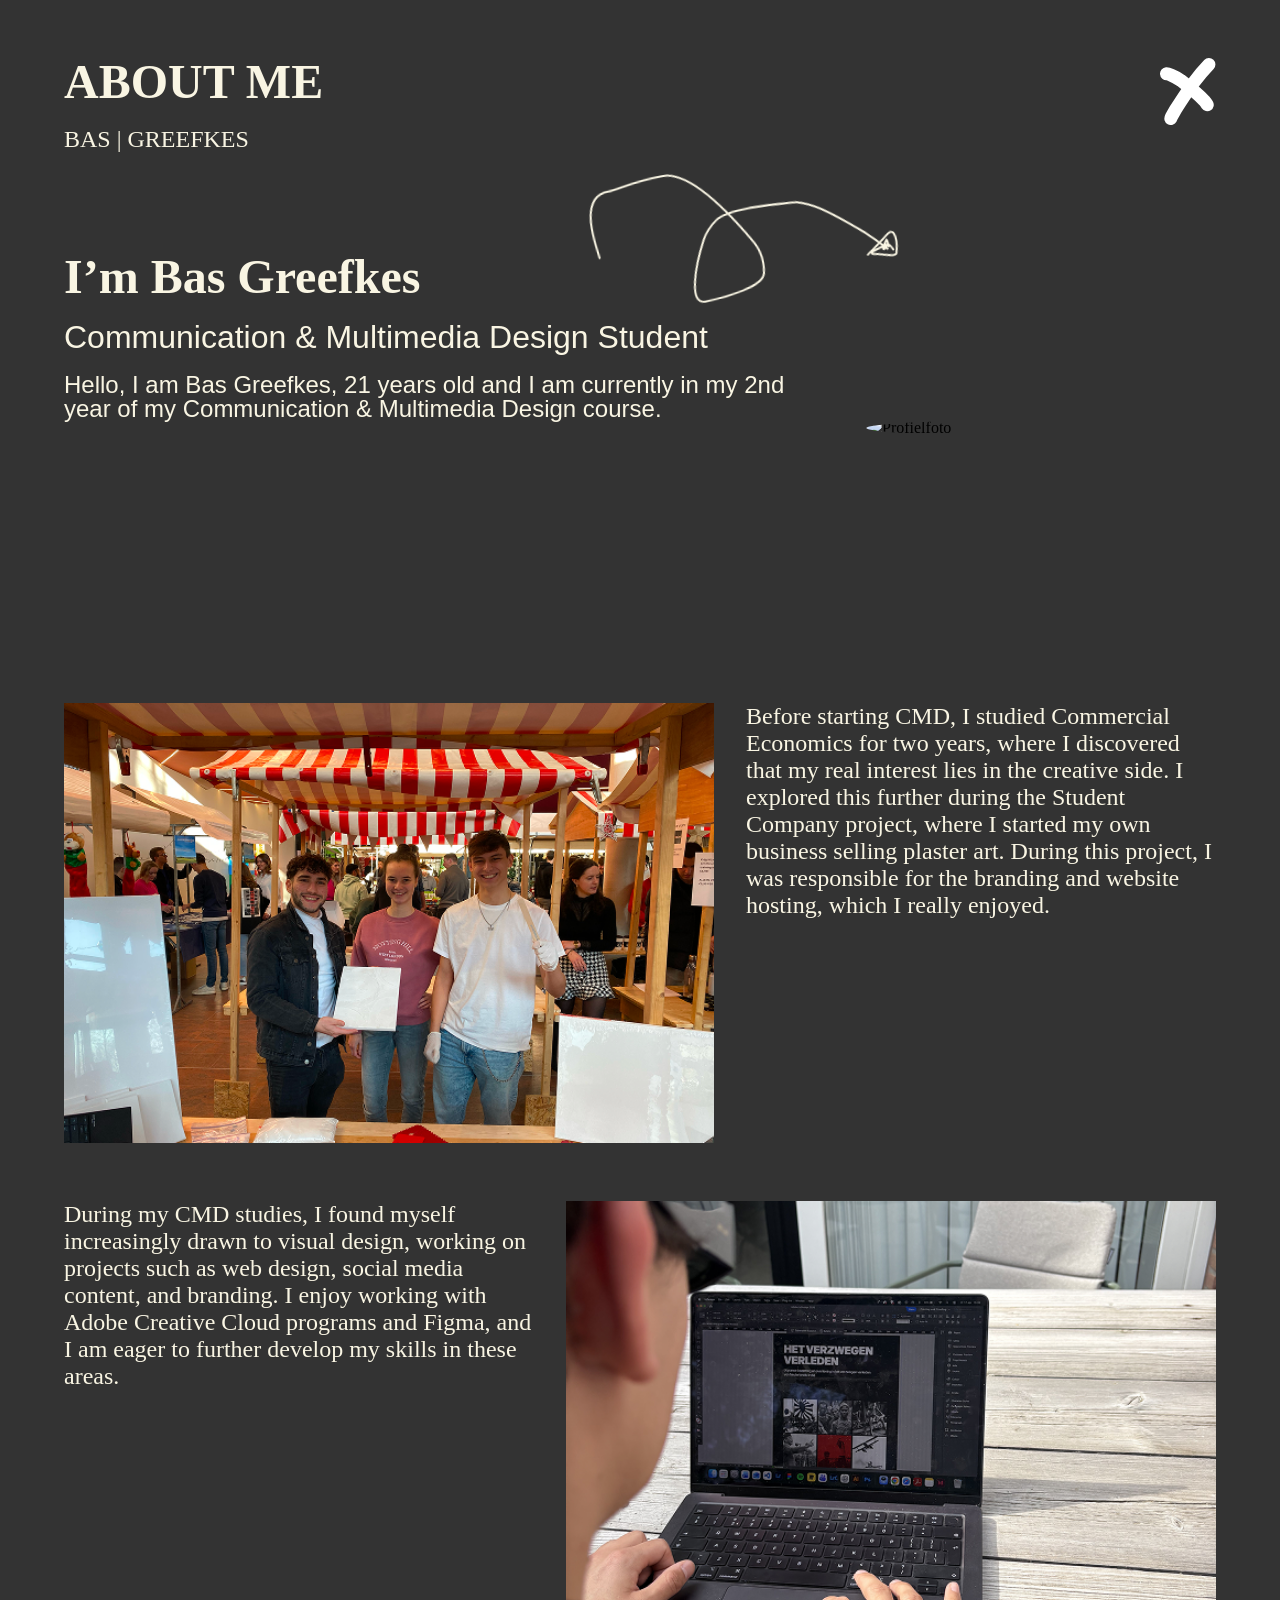
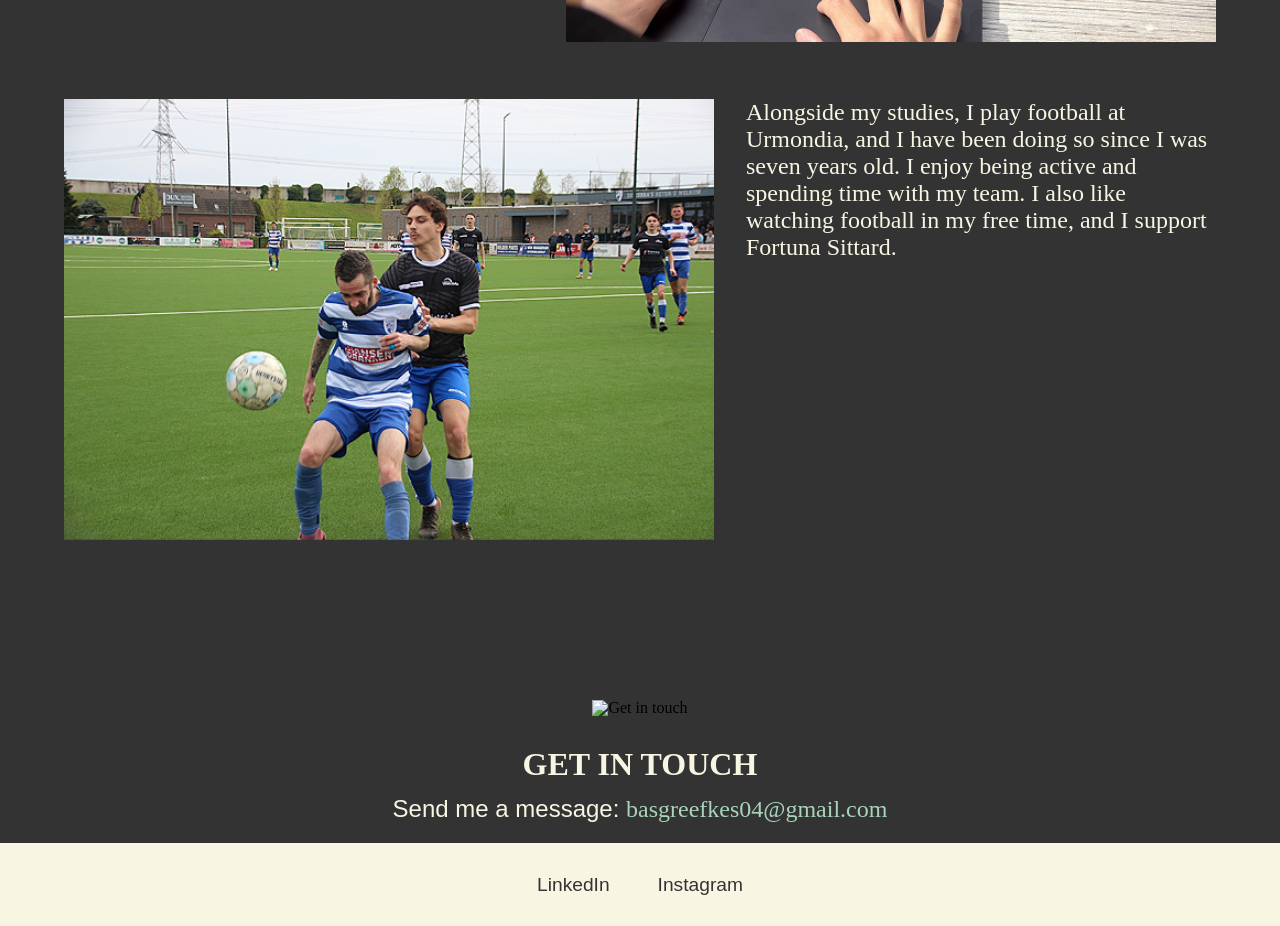
==== aboutme.html @ 5a777dd5 "Add files via upload" ====
<!DOCTYPE html>
<html lang="en">

<head>
    <meta charset="UTF-8">
    <meta name="viewport" content="width=device-width, initial-scale=1.0">
    <title>About Me</title>
    <link rel="stylesheet" href="css/style.css">
    <link rel="stylesheet" href="css/projects.css">

</head>

<body>
    <main>
        <div class="titel-kruisje">
            <h1>ABOUT ME</h1>
            <a href="index.html#projects">
                <img class="kruisje" src="img/kruisje3.svg" alt="sluit project">
            </a>
        </div>
        <h2>BAS | GREEFKES</h2>

        <div class="hero-container">
            <div class="hero-text">
              <h1>I’m Bas Greefkes</h1>
                <p class="short-des">Communication & Multimedia Design Student</p>
                <p class="intro-des">Hello, I am Bas Greefkes, 21 years old and I am currently in my 2nd year of my
                    Communication &
                    Multimedia Design course. </p>
            </div>
            <div class="hero-image-container">
                <img class="hero-image" src="img/fotobas.svg" alt="Profielfoto">
                <img class="pijltje" src="img/pijltje.svg" alt="Pijltje">
            </div>

        </div>

        <div class="tekst-image">
            <img class="img-res" src="img/ce.png" alt="Research image">
            <div class="desk-text">
                <p class="research-desc">
                    Before starting CMD, I studied Commercial Economics for two years, where I discovered that my real
                    interest lies in the creative side. I explored this further during the Student Company project,
                    where I started my own business selling plaster art. During this project, I was responsible for the
                    branding and website hosting, which I really enjoyed.

                </p>
            </div>
        </div>


        <div class="tekst-image">
            <div class="desk-text">
                <p class="research-desc">
                    During my CMD studies, I found myself increasingly drawn to visual design, working on projects such
                    as web design, social media content, and branding. I enjoy working with Adobe Creative Cloud
                    programs and Figma, and I am eager to further develop my skills in these areas.

                </p>
            </div>
            <img class="img-res" src="img/cmd.png" alt="Research image">

        </div>



        <div class="tekst-image">
            <img class="img-res" src="img/urmondia.png" alt="Research image">
            <div class="desk-text">
                <p class="research-desc">
                    Alongside my studies, I play football at Urmondia, and I have been doing so since I was seven years
                    old. I enjoy being active and spending time with my team. I also like watching football in my free
                    time, and I support Fortuna Sittard.
                </p>
            </div>
        </div>
    </main>
         <footer>
            <div class="getintouch">
                <img class="img-footer" src="img/fotobas.svg" alt="Get in touch">
                <div class="contact-info">
                    <h6>GET IN TOUCH</h6>
                    <p class="text-touch">
                        Send me a message:
                        <a href="mailto:basgreefkes04@gmail.com" class="email-link">basgreefkes04@gmail.com</a>
                    </p>

                </div>



            </div>


            <div class="socials-footer">
                <a href="https://www.linkedin.com/in/basgreefkes/" target="_blank">LinkedIn</a>
                <a href="https://www.instagram.com/basgreefkes/" target="_blank">Instagram</a>
            </div>
        </footer>



   
</body>


</html>
---- css/style.css ----
/* Reusable fade-in-up animation for text */
.fade-in-up {
    opacity: 0;
    transform: translateY(40px);
    animation: hero-fade-in-up 1.8s cubic-bezier(0.23, 1, 0.32, 1) 0.2s forwards;
}

/* Reusable fade-in-up animation for images */
.fade-in-img {
    opacity: 0;
    transform: translateY(40px) scale(0.97);
    animation: hero-fade-in-up-img 2s cubic-bezier(0.23, 1, 0.32, 1) 0.4s forwards;
}

@keyframes hero-fade-in-up-img {
    0% {
        opacity: 0;
        transform: translateY(40px) scale(0.97);
    }
    100% {
        opacity: 1;
        transform: translateY(0) scale(1);
    }
}
/* Animation for kruisje3 (close icon) */
.kruisje {
    transition: transform 0.3s cubic-bezier(0.23, 1, 0.32, 1);
    cursor: pointer;
}
.kruisje:hover {
    transform: rotate(20deg) scale(1.1);
}
/* Eric Meyer compressed reset css */
a,
abbr,
acronym,
address,
applet,
article,
aside,
audio,
b,
big,
blockquote,
body,
canvas,
caption,
center,
cite,
code,
dd,
del,
details,
dfn,
div,
dl,
dt,
em,
embed,
fieldset,
figcaption,
figure,
footer,
form,
h1,
h2,
h3,
h4,
h5,
h6,
header,
hgroup,
html,
i,
iframe,
img,
ins,
kbd,
label,
legend,
li,
mark,
menu,
nav,
object,
ol,
output,
p,
pre,
q,
ruby,
s,
samp,
section,
small,
span,
strike,
strong,
sub,
summary,
sup,
table,
tbody,
td,
tfoot,
th,
thead,
time,
tr,
tt,
u,
ul,
var,
video {
    margin: 0;
    padding: 0;
    border: 0;
    font-size: 100%;
    font: inherit;
    vertical-align: baseline
}

article,
aside,
details,
figcaption,
figure,
footer,
header,
hgroup,
menu,
nav,
section {
    display: block
}

body {
    line-height: 1
}

ol,
ul {
    list-style: none
}

blockquote,
q {
    quotes: none
}

blockquote:after,
blockquote:before,
q:after,
q:before {
    content: '';
    content: none
}

table {
    border-collapse: collapse;
    border-spacing: 0
}

*,
::before,
::after {
    box-sizing: border-box;
}

body {
    background-color: #3C6E47;

}

img {
    max-width: 100%;
    display: block;
}

header {
    margin-inline: 5%;
}

nav {
    display: flex;
    justify-content: space-between;
    align-items: center;
    margin-top: 2%;
    margin-bottom: 5%;


}

main {
    margin-inline: 5%;
}

html {
    scroll-behavior: smooth;
}



.main-nav a {
    padding: 10px;
    font-size: 1.2rem;
    font-weight: 500;

    text-decoration: none;
}

.menu-item {
    display: none;
    color: black;

}

.menu {
    color: #333333;

}


.myportfolio a {
    font-family: 'General Sans', sans-serif;
    font-weight: 700;
    font-size: 1.2rem;
    color: #F9F5E3;
    text-align: center;
    min-width: 220px;
    text-decoration: none;
}

.myportfolio a:hover {
    color: #333333;
    transition: all 0.3s ease-in-out;
}

.nav-links {
    background: #F9F5E3;

    border-radius: 50px;
    padding: 10px 32px;
    text-align: center;
    max-width: 650px;
    width: 100%;

    display: flex;
    justify-content: space-between;
    align-items: center;
}

.menu {
    height: 30px;
    color: #333333;
}

.nav-links a {
    font-family: 'General Sans', sans-serif;
    font-weight: 700;
    font-size: 1.5rem;
    color: #333333;

    text-decoration: none;
    padding: 10px 20px;
}

.nav-links a:hover {
    color: #3C6E47;

    transition: all 0.3s ease-in-out;

}

.socials {
    display: flex;
    flex-direction: column;



}

.socials a {

    font-family: 'General Sans', sans-serif;
    font-weight: 700;
    font-size: 1.5rem;


    padding: 5px;
    font-size: 1.2rem;
    font-weight: 500;
    text-decoration: none;
    color: #F9F5E3;
}

.socials a:hover {
    color: #333333;
    transition: all 0.3s ease-in-out;
}


.sidebar {
    position: fixed;
    top: 0;
    left: 0;
    width: 100%;
    height: 100%;
    background-color: #F9F5E3;
    padding: 20px;
    display: flex;
    flex-direction: column;
    align-items: center;
    z-index: 999;

    display: none;
}




.hero-container {
    display: flex;


    margin-top: 100px;
    justify-content: space-between;

    margin-bottom: 100px;
    ;



}

.hero-text {
    max-width: 750px;
    opacity: 0;
    transform: translateY(40px);
    animation: hero-fade-in-up 2s cubic-bezier(0.23, 1, 0.32, 1) 0.2s forwards;
}

@keyframes hero-fade-in-up {
    0% {
        opacity: 0;
        transform: translateY(40px);
    }
    100% {
        opacity: 1;
        transform: translateY(0);
    }
}

h1 {
    font-family: 'General Sans', sans-serif;
    font-weight: 400;
    font-size: clamp(2rem, 7vw, 4rem);
    color: #F9F5E3;
    margin-bottom: 20px;
    animation: anime 4s ease-in-out;
}

.highlight {
    font-family: 'General Sans', sans-serif;
    font-weight: 700;
    font-size: clamp(2rem, 7vw, 4rem);


}

.short-des {
    font-family: 'General Sans', sans-serif;
    font-weight: 500;
    font-size: clamp(1.2rem, 5vw, 2rem);
    color: #F9F5E3;
    margin-bottom: 20px;
}

.intro-des {
    font-family: 'General Sans', sans-serif;
    font-weight: 400;
    font-size: clamp(1rem, 4vw, 1.5rem);
    color: #F9F5E3;
    margin-bottom: 20px;
}

.hero-image-container {
    position: relative;
    display: flex;
    justify-content: center;
    align-items: center;
    width: 350px;
    /* of een percentage, bv. 30vw */
    height: 350px;
    /* zelfde als breedte voor een vierkant */


}

.hero-image {
    width: 100%;
    height: auto;
    border-radius: 50%;
    display: block;

}

.pijltje {
    position: absolute;
    left: -78%;
    top: -26%;
    max-width: 300px;
    width: 100%;
    transform: rotate(-10deg);
    pointer-events: none;
}

@media (max-width: 1200px) {

    .menu-item {
        display: block;
        height: 20px;
        color: #333333;


    }

    .nav-links {
        display: none;


    }

    .sidebar {
        width: 40%;
        /*40% van schermbreedte*/
    }

    .sidebar .nav-links {
        display: flex;
        flex-direction: column;
        align-items: center;
        background: none;
    }

    .sidebar .socials a {
        /*toont de socials in de sidebar*/
        display: flex;
        flex-direction: column;
        align-items: center;

        color: #333333;
    }

    .sidebar .socials a:hover {
        color: #3C6E47;
        transition: all 0.3s ease-in-out;
    }

    .myportfolio a {
        font-size: 1.5rem;
        background-color: #F9F5E3;
        color: #333333;
        border-radius: 50px;
        padding: 0.5rem 1rem;


    }



    .pijltje {
        position: absolute;
        left: -3%;
        top: 10%;
        max-width: 300px;
        width: 100%;
        transform: scaleY(-1) rotate(-39deg);
        pointer-events: none;
    }

    .hero-container {
        flex-direction: column;
        align-items: center;
    }

    .hero-text {
        text-align: center;
    }

    .hero-image-container {
        width: 100%;
        height: auto;
        margin-bottom: 50px;
    }

    .hero-image {
        width: 100%;
        max-width: 250px;
        height: auto;

    }
}

@media (max-width: 800px) {

    .pijltje {
        position: absolute;
        left: -10%;
        top: 10%;
        max-width: 300px;
        width: 100%;
        transform: scaleY(-1) rotate(-39deg);
        pointer-events: none;

        max-width: 150px;
        width: 100%;
    }

    .sidebar .socials {
        display: none;
    }



}

.menu {
  color: #333333;
  transition: color 0.2s;
}
.menu-item:hover .menu {
  color: #3C6E47;
}

/* Animation for kruisje (close icon) in sidebar */
.sidebar .menu-item img.menu {
    transition: transform 0.3s cubic-bezier(0.23, 1, 0.32, 1);
    cursor: pointer;
}
.sidebar .menu-item:hover img.menu {
    transform: rotate(20deg) scale(1.1);
}




@media (max-width: 500px) {

    .myportfolio {
        margin: 0 auto;
        margin-top: 20px;

    }

    .hero-text h1 {
        font-size: 2rem;
    }

    .hero-text .highlight {
        font-size: 2rem;
    }

    .hero-text .short-des {
        font-size: 1.5rem;
    }

    .hero-text .intro-des {
        font-size: 1.2rem;
    }

    .hero-image-container {
        width: 100%;
        height: auto;
        margin-bottom: 30px;
    }

    .hero-image {
        width: 100%;
        max-width: 200px;
        height: auto;
    }

    .socials {
        display: none;

    }


}



h2 {
    font-family: 'General Sans', sans-serif;
    font-weight: 500;
    font-style: italic;
    font-size: 2rem;
    color: #333333;
    margin-bottom: 2%;

}

.passion-container {
    display: flex;
    flex-wrap: wrap;
    gap: 2rem;
    background-color: #333333;
    padding: 2rem 0;
    width: 100%;
    position: relative;
    left: 50%;
    right: 50%;
    transform: translateX(-50%);
    justify-content: center;
    overflow: hidden;
    /* Zorgt voor symmetrie */
}



.passion-item {
    flex: 1 1 200px;
    /* Elk item neemt evenveel ruimte, minimaal 200px breed */
    max-width: 250px;
    /* Optioneel: maximale breedte */
    display: flex;
    align-items: center;
    justify-content: center;
    gap: 0.5rem;

}

.passion-item p {
    font-family: 'General Sans', sans-serif;
    font-weight: 500;
    font-size: clamp(1rem, 3vw, 1.2rem);
    color: #F9F5E3;
    margin-bottom: 0;
}




.container-work {
    background-color: #A8D5BA;
    padding-top: 10%;
    padding-inline: 5%;
    padding-bottom: 10%;

}




.text-arrow {
    display: flex;
    align-items: center;
    margin-bottom: 20px;
}

.arrow {
    width: 250px;
    height: auto;
    margin-left: 10px;
}

.work-des {
    font-family: 'General Sans', sans-serif;
    font-weight: 400;
    font-size: clamp(1.1rem, 4vw, 1.5rem);
    line-height: 1.6;
    color: #333333;
    max-width: 900px;
    margin-bottom: 20px;

}


.link {
    font-family: 'General Sans', sans-serif;
    font-weight: 500;
    font-size: 1.2rem;
    color: #F9F5E3;
    text-decoration: none;
    display: inline-block;
    margin-top: 10px;
    margin: 0 auto;

    a {
        color: #F9F5E3;
        text-decoration: none;
    }

}





h3 {
    color: #333333;
    font-family: "General Sans";
    font-size: 3rem;
    font-style: normal;
    font-weight: 700;

    padding-top: 4rem  ;

}

.project-desc {
    font-family: 'General Sans', sans-serif;
    font-weight: 400;
    font-size: clamp(1.2rem, 4vw, 2rem);
    color: #333333;
    margin-top: 1rem;
    margin-bottom: 2rem;
    max-width: 800px;
    line-height: 140%;
}

h4 {
    color: #333333;
    font-family: "General Sans";
    font-style: normal;
    font-size: clamp(1.1rem, 4vw, 1.5rem);
    font-weight: 600;
    margin-top: 0.5rem;
}

.project-item img {
    width: 100%;
    max-width: 590px;
    object-fit: cover;
    display: block;

}

.project-info {
    font-family: 'General Sans', sans-serif;
    font-weight: 500;
    font-size: clamp(1rem, 3vw, 1.2rem);
    color: #333333;
    margin-top: 0.5rem;
    margin-bottom: 1rem;
}


.projects-container {
    display: grid;
    grid-template-columns: 1fr 1fr;
    justify-content: space-evenly;
    gap: 2rem;
}

.my-projects {
margin-inline: 5%;
}

.project-item {
    margin: 0 auto;
}

@media (max-width: 800px) {
    .projects-container {
        grid-template-columns: 1fr;
        justify-content: center;
    }

    .project-item {
        margin: 0 auto;
    }
}

a {
    color: inherit;
    text-decoration: none;
}

a:hover {
    transform: scale(1.03);
    transition: all 0.3s ease-in-out;

}

.breakline {
    width: 100%;
    height: 4rem;
    background-color: #333333;
    margin-bottom: 4rem;
}

.experiments {
    display: flex;
    justify-content: space-between;
    margin-bottom: 3rem;

}

@media (max-width: 1000px) {
    .pijltje-exp {
        display: none;


    }
}


.text-exp {
    max-width: 800px;
}

h5 {
    color: #F9F5E3;
    font-family: "General Sans";
    font-size: 3rem;
    font-style: normal;
    font-weight: 700;
}

.experiment-desc {
    font-family: 'General Sans', sans-serif;
    font-weight: 400;
    font-size: clamp(1.2rem, 5vw, 2rem);
    color: #F9F5E3;
    margin-top: 1rem;
    margin-bottom: 2rem;
    line-height: 140%;
}

.getintouch {
    display: flex;
    flex-direction: column;
    align-items: center;
    justify-content: center;
    gap: 2rem;
    margin-top: 10rem;
}

.projects-bg {
    background-color: #A8D5BA;
    padding-bottom: 2rem;



}

h6 {
    color: #F9F5E3;
    font-family: "General Sans";
    font-size: 2rem;
    font-style: normal;
    font-weight: 700;
    text-align: center;
    margin-bottom: 1rem;
}

.text-touch {
    font-family: 'General Sans', sans-serif;
    font-weight: 400;
    font-size: 1.5rem;
    color: #F9F5E3;
    margin-bottom: 20px;
    text-align: center;
}

.socials-footer {
    display: flex;
    gap: 3rem;
    background-color: #F9F5E3;
    padding: 2rem 3rem;
    justify-content: center;
    font-family: 'General Sans', sans-serif;
    font-weight: 500;
    font-size: clamp(1rem, 3vw, 1.2rem);
    color: #333333;
}

.socials-footer a {
    color: #333333;
    text-decoration: none;
}

.socials-footer a:hover {
    color: #3C6E47;
    transition: all 0.3s ease-in-out;
}

.email-link {
    color: #333333;
    text-decoration: none;
}

.email-link:hover {
    color: #F9F5E3;
    transition: all 0.3s ease-in-out;
}

.white-text {
    color: #F9F5E3;
}

.project-info-white {
    font-family: 'General Sans', sans-serif;
    font-weight: 500;
    font-size: 1.2rem;
    color: #F9F5E3;
    margin-top: 0,5rem;
    margin-bottom: 1rem;
}


@media (max-width: 550px) {
  h3 {
    font-size: 1.5rem;
  }
  h4 {
    font-size: 1.1rem;
  }
  h5 {
    font-size: 1.3rem;
  }
  .project-desc,
  .experiment-desc {
    font-size: 1rem;
  }
  .project-info, .project-info-white {
    font-size: 0.95rem;
  }
}
---- css/projects.css ----
.image-section {
    width: 100%;

}

.project-image-big {
    width: 100%;
    height: auto;
    display: block;
    margin-bottom: 1rem;
}

.project-image-small {
    display: flex;
    gap: 1rem;
    width: 100%;
    margin-bottom: 1%;
}

.project-image-small img,
.project-image {
    width: 50%;
    max-width: 100%;
    height: auto;
    display: block;
}

@media (max-width: 800px) {
    .project-image-small {
        flex-direction: column;
        gap: 1rem;
        align-items: center;
    }

    .project-image-small img,
    .project-image {
        width: 100%;
    }

    .image-section {
        max-width: 100%;
        padding: 0 1rem;
    }
}

body {
    background-color: #333333;
}

h1 {
    color: #F9F5E3;
    font-family: "General Sans";
    font-size: clamp(2rem, 5vw, 3rem);
    font-style: normal;
    font-weight: 700;
}

.titel-kruisje {
    display: flex;
    justify-content: space-between;
    align-items: center;
    margin-top: 5%;
}

h2 {
    color: #F9F5E3;
    font-family: "General Sans";
    font-size: clamp(1.1rem, 3vw, 1.5rem);
    font-style: normal;
    font-weight: 300;
    line-height: normal;
}

.project-desc {
    color: #F9F5E3;
    font-family: "General Sans";
    font-size: clamp(1.2rem, 4vw, 2rem);
    font-style: normal;
    font-weight: 300;
    line-height: normal;
    max-width: 1100px;
}

h3 {
    color: #F9F5E3;
    font-family: "General Sans";
    font-size: clamp(1.1rem, 3vw, 1.5rem);
    font-style: normal;
    font-weight: 300;
    line-height: normal;
    text-align: center;
    margin-bottom: 2%;
}

.breakline {
    background: #A8D5BA;
}

h4 {
    color: #F9F5E3;
    font-family: "General Sans";
    font-size: clamp(1.5rem, 6vw, 3rem);
    font-style: normal;
    font-weight: 700;
    margin-bottom: 5%;
}

h5 {
    color: #A8D5BA;
    font-family: "General Sans";
    font-size: clamp(1.2rem, 5vw, 2.25rem);
    font-weight: 600;
    line-height: normal;
}


.tekst-image {
    display: flex;
    width: 100%;
    justify-content: space-between;
    gap: 2rem;
    margin-top: 5%;
    margin-bottom: 5%;
}

.research-desc {
    color: #F9F5E3;
    font-family: "General Sans";
    font-size: clamp(1rem, 3vw, 1.5rem);
    font-style: normal;
    font-weight: 500;
    line-height: normal;
    max-width: 650px;
}

.img-research {
    width: 100%;
    height: auto;
}

.desk-text {
    display: flex;
    flex-direction: column;

}

.img-res {
    width: 100%;
    max-width: 650px;
    /* or your preferred max width */
    height: auto;
    max-height: 100%;
}

.tekst-image2 {
    display: flex;
    width: 100%;
    justify-content: space-between;
    gap: 2rem;
    margin-top: 2%;
    margin-bottom: 2%;
}

.email-link{
    color: #A8D5BA;
    font-family: "General Sans";
    font-size: clamp(1rem, 3vw, 1.5rem);
    font-style: normal;
    font-weight: 500;
    line-height: normal;
}
.back-projects {
    color: #A8D5BA;
    font-family: "General Sans";
    font-size: clamp(1rem, 3vw, 1.5rem);
    font-style: normal;
    font-weight: 500;
    line-height: normal;
    margin-top: 5%;
    text-align: center;
}

@media (max-width: 1000px) {
    .tekst-image {
        flex-direction: column;
        align-items: center;

    }

    .tekst-image2 {
        flex-direction: column-reverse;
        align-items: center;


    }


}

.vid-kk {
    width: 100%;
    max-width: 600px;
    max-height: 800px;
    display: block;
    margin: 1rem auto;
}

.vid-sc{
    width: 100%;
    max-width: 800px;
    max-height: 800px;
    display: block;
    margin: 1rem auto;
}

.branding-img-container{
        display: flex;
        flex-wrap: wrap;
        gap: 1rem;
        width: 100%;
        justify-content: center;
        align-items: flex-start;
        margin-top: 2%;
}

.branding-img-container img {
        width: 100%;
        height: auto;
        object-fit: cover;
}

@media (max-width: 600px) {
    .branding-img-container {
        flex-direction: column;
        align-items: center;
    }
    .branding-img-container img {
        max-width: 90vw;
    }
}
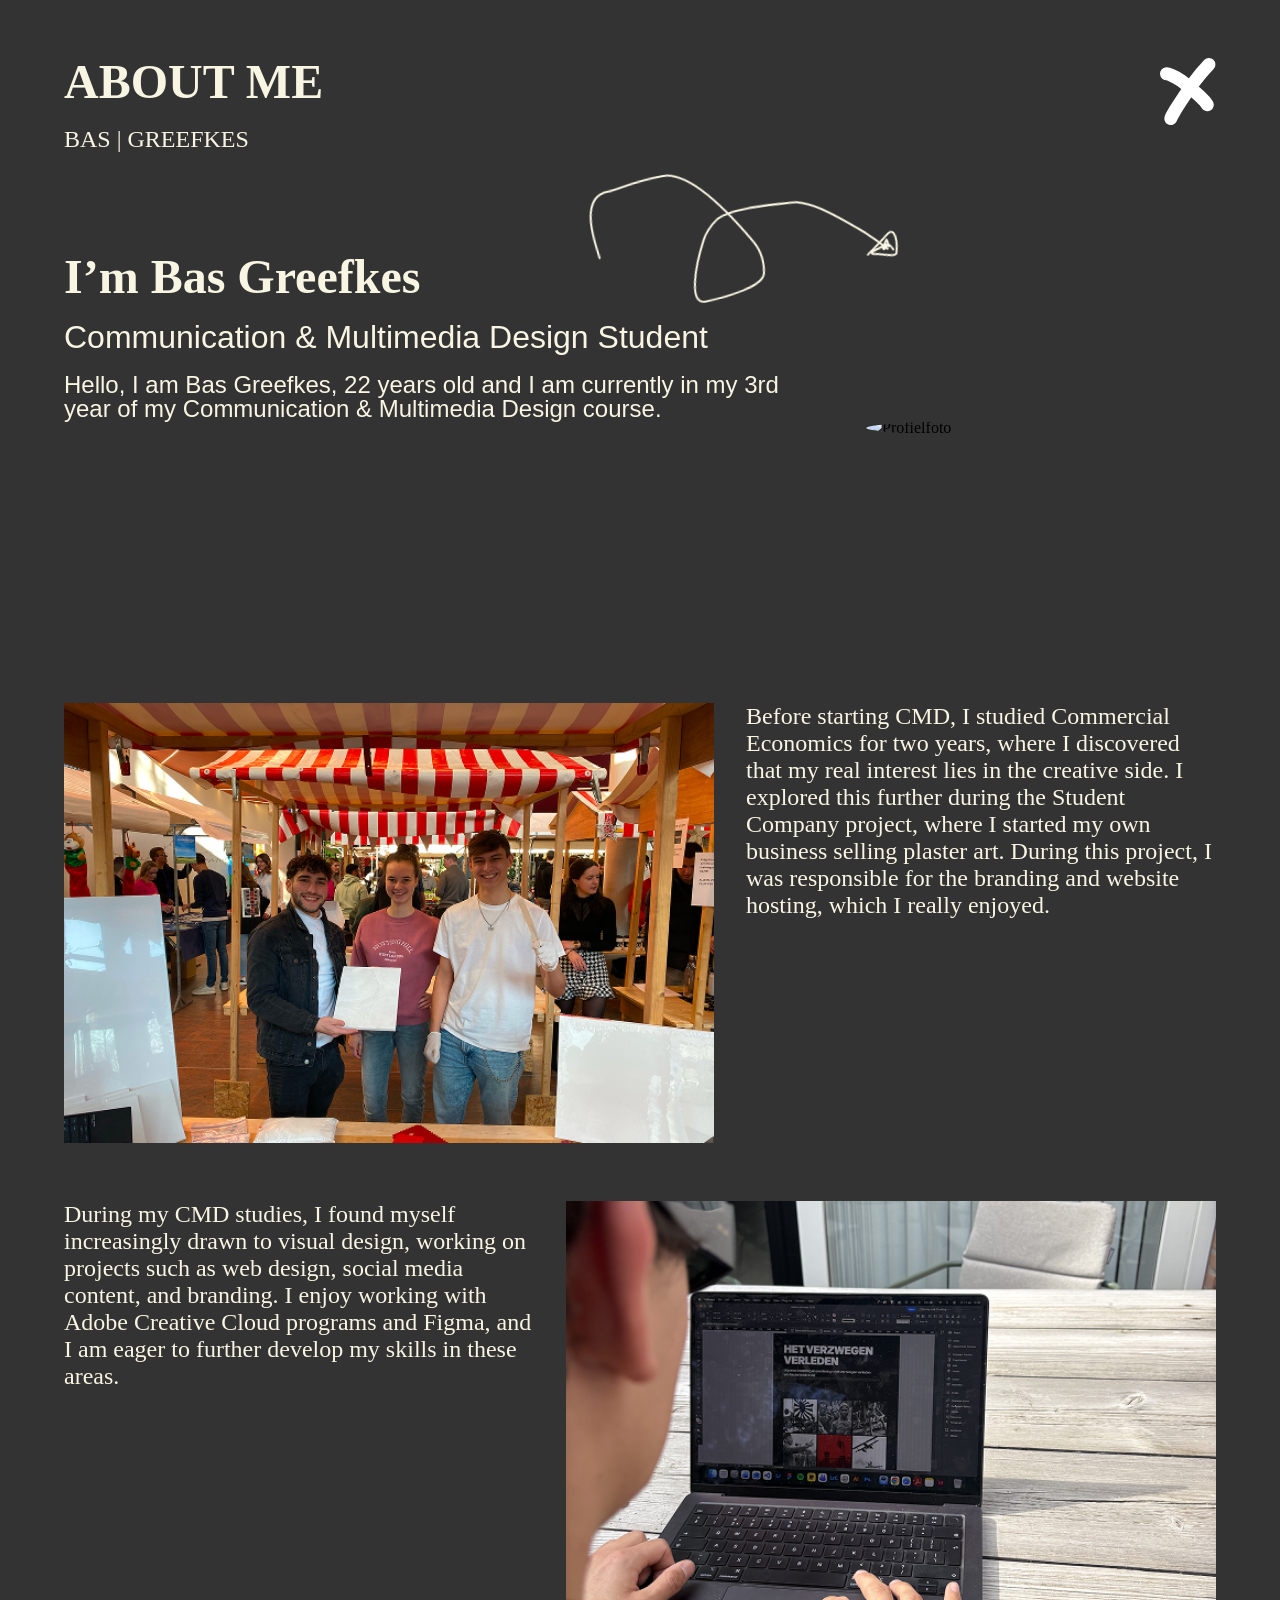
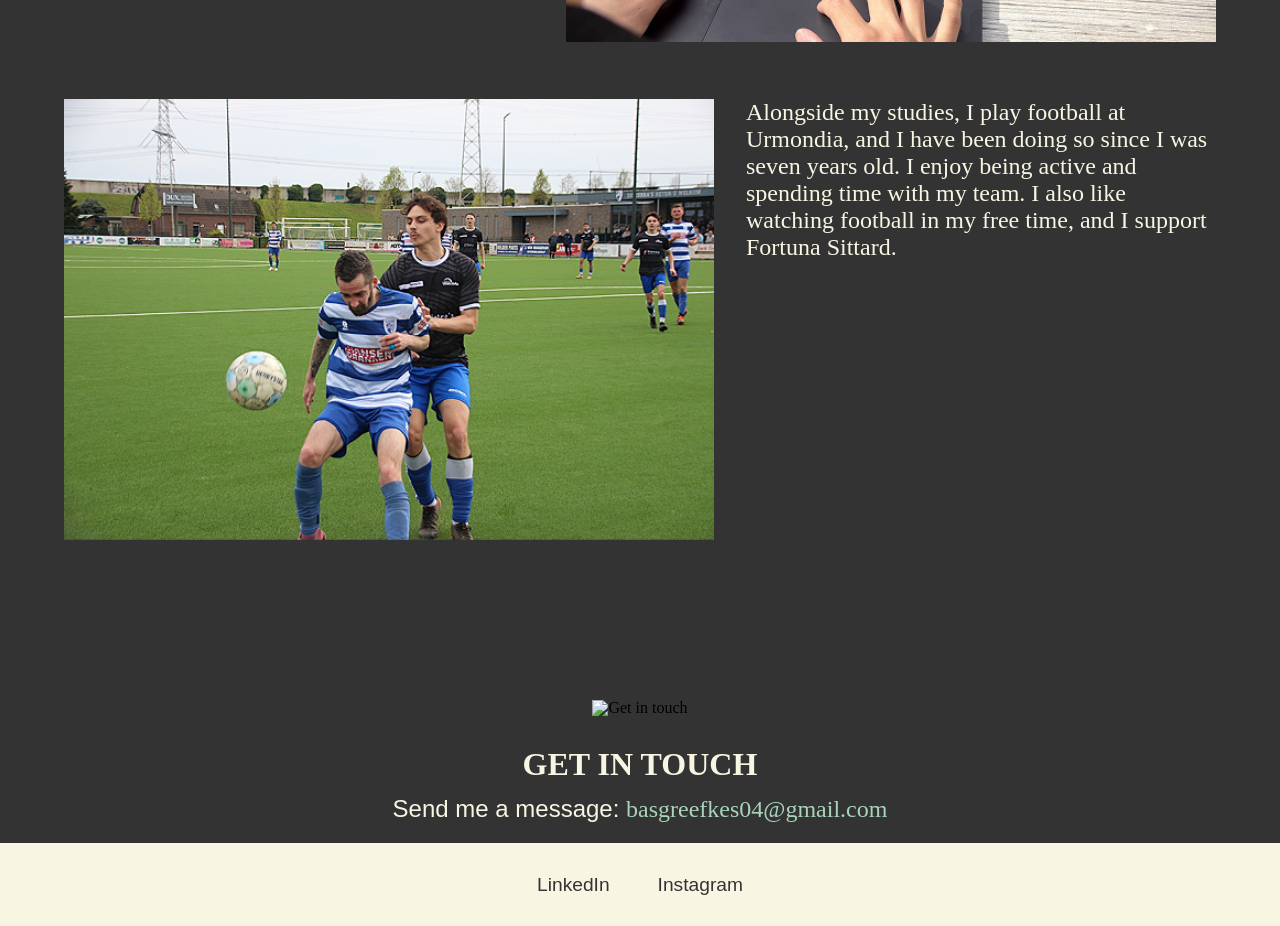
==== commit 743461e9: "Add files via upload" ====
--- a/aboutme.html
+++ b/aboutme.html
@@ -24,7 +24,7 @@
             <div class="hero-text">
               <h1>I’m Bas Greefkes</h1>
                 <p class="short-des">Communication & Multimedia Design Student</p>
-                <p class="intro-des">Hello, I am Bas Greefkes, 21 years old and I am currently in my 2nd year of my
+                <p class="intro-des">Hello, I am Bas Greefkes, 22 years old and I am currently in my 3rd year of my
                     Communication &
                     Multimedia Design course. </p>
             </div>
